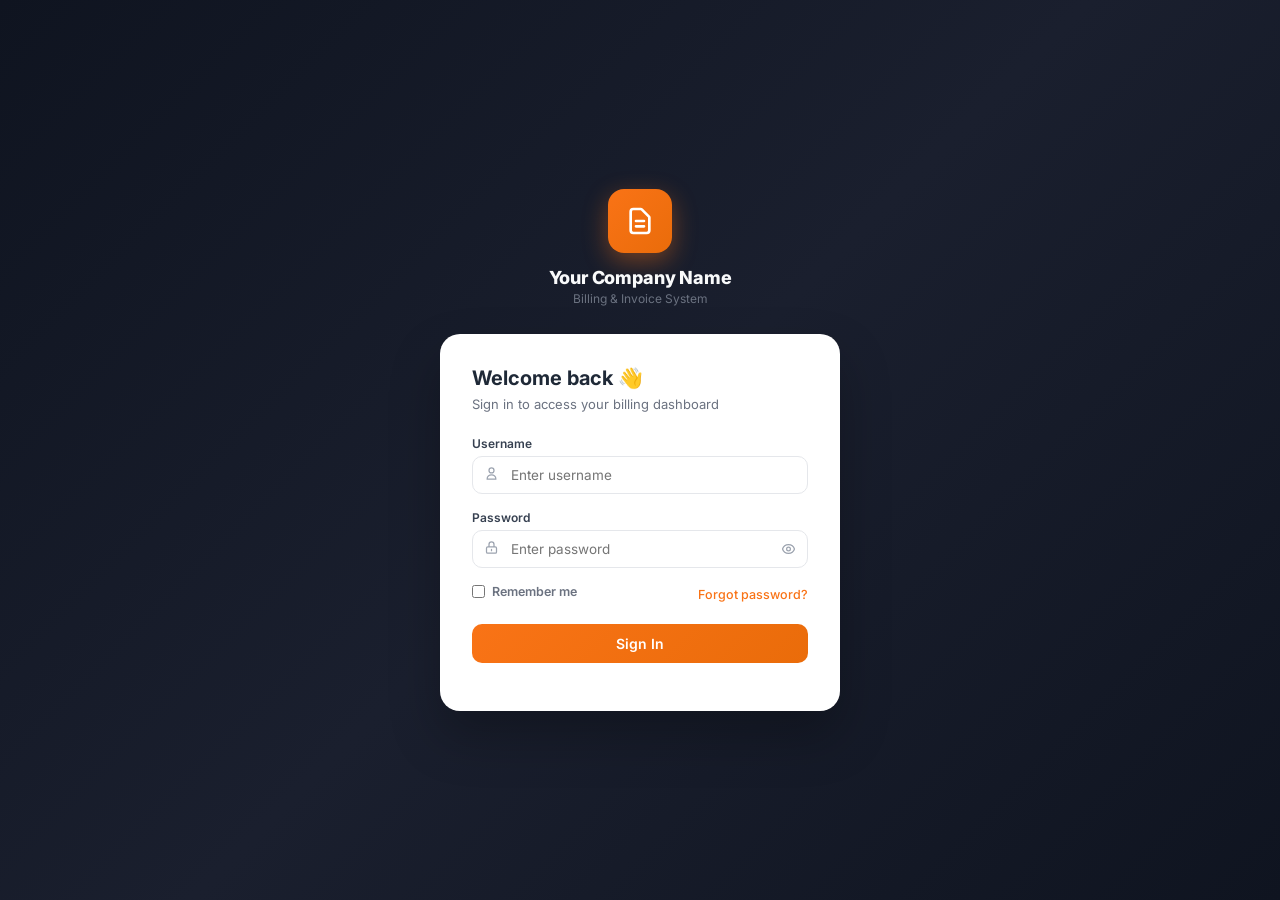
==== index.html @ e98e40a9 "first commit" ====
<!DOCTYPE html>
<html lang="en">

<head>
    <meta charset="UTF-8">
    <meta name="viewport" content="width=device-width,initial-scale=1">
    <title>Login — Billing System</title>
    <link href="https://fonts.googleapis.com/css2?family=Inter:wght@400;500;600;700;800&display=swap" rel="stylesheet">
    <style>
        *,
        *::before,
        *::after {
            box-sizing: border-box;
            margin: 0;
            padding: 0
        }

        body {
            font-family: 'Inter', sans-serif;
            min-height: 100vh;
            background: linear-gradient(135deg, #0f1420 0%, #1a1f2e 50%, #0f1420 100%);
            display: flex;
            align-items: center;
            justify-content: center;
            padding: 16px
        }

        .login-wrap {
            width: 100%;
            max-width: 400px
        }

        .login-brand {
            text-align: center;
            margin-bottom: 28px
        }

        .brand-icon {
            width: 64px;
            height: 64px;
            background: linear-gradient(135deg, #f97316, #ea6c0a);
            border-radius: 16px;
            display: flex;
            align-items: center;
            justify-content: center;
            margin: 0 auto 14px;
            box-shadow: 0 8px 24px rgba(249, 115, 22, .4)
        }

        .brand-icon svg {
            width: 32px;
            height: 32px;
            color: #fff
        }

        .brand-name {
            font-size: 18px;
            font-weight: 800;
            color: #f9fafb;
            letter-spacing: -.01em
        }

        .brand-sub {
            font-size: 12px;
            color: #6b7280;
            margin-top: 3px
        }

        .login-card {
            background: #fff;
            border-radius: 20px;
            padding: 32px;
            box-shadow: 0 25px 50px rgba(0, 0, 0, .25)
        }

        .login-title {
            font-size: 20px;
            font-weight: 700;
            color: #1f2937;
            margin-bottom: 6px
        }

        .login-desc {
            font-size: 13px;
            color: #6b7280;
            margin-bottom: 24px
        }

        .form-group {
            margin-bottom: 16px
        }

        label {
            display: block;
            font-size: 12px;
            font-weight: 600;
            color: #374151;
            margin-bottom: 5px
        }

        input {
            width: 100%;
            padding: 10px 13px;
            border: 1.5px solid #e5e7eb;
            border-radius: 10px;
            font-size: 13.5px;
            font-family: 'Inter', sans-serif;
            color: #1f2937;
            outline: none;
            transition: border-color .2s, box-shadow .2s;
            background: #fff
        }

        input:focus {
            border-color: #f97316;
            box-shadow: 0 0 0 3px rgba(249, 115, 22, .12)
        }

        .input-wrap {
            position: relative
        }

        .input-icon {
            position: absolute;
            left: 12px;
            top: 50%;
            transform: translateY(-50%);
            color: #9ca3af
        }

        .input-icon svg {
            width: 15px;
            height: 15px
        }

        .input-wrap input {
            padding-left: 38px
        }

        .pass-toggle {
            position: absolute;
            right: 12px;
            top: 50%;
            transform: translateY(-50%);
            color: #9ca3af;
            cursor: pointer;
            background: none;
            border: none;
            padding: 0;
            display: flex
        }

        .pass-toggle svg {
            width: 15px;
            height: 15px
        }

        .form-row-inline {
            display: flex;
            justify-content: space-between;
            align-items: center;
            margin-bottom: 20px
        }

        .remember {
            display: flex;
            align-items: center;
            gap: 7px;
            font-size: 12.5px;
            color: #6b7280;
            cursor: pointer
        }

        .remember input {
            width: auto;
            margin: 0;
            accent-color: #f97316
        }

        .forgot {
            font-size: 12.5px;
            color: #f97316;
            font-weight: 500;
            cursor: pointer;
            background: none;
            border: none;
            font-family: inherit;
            padding: 0
        }

        .forgot:hover {
            text-decoration: underline
        }

        .btn-login {
            width: 100%;
            padding: 11px;
            background: linear-gradient(135deg, #f97316, #ea6c0a);
            color: #fff;
            border: none;
            border-radius: 10px;
            font-size: 14px;
            font-weight: 600;
            font-family: 'Inter', sans-serif;
            cursor: pointer;
            transition: opacity .2s, transform .1s;
            margin-bottom: 16px
        }

        .btn-login:hover {
            opacity: .92
        }

        .btn-login:active {
            transform: scale(.99)
        }

        .btn-login:disabled {
            opacity: .6;
            cursor: not-allowed
        }

        .divider {
            display: flex;
            align-items: center;
            gap: 10px;
            margin-bottom: 14px
        }

        .divider hr {
            flex: 1;
            border: none;
            border-top: 1px solid #f3f4f6
        }

        .divider span {
            font-size: 11px;
            color: #9ca3af
        }

        .default-creds {
            background: #fef9f5;
            border: 1px solid rgba(249, 115, 22, .2);
            border-radius: 10px;
            padding: 10px 14px;
            font-size: 12px;
            color: #6b7280;
            text-align: center
        }

        .default-creds strong {
            color: #f97316
        }

        .error-msg {
            background: #fef2f2;
            border: 1px solid #fecaca;
            border-radius: 8px;
            padding: 9px 13px;
            font-size: 12.5px;
            color: #dc2626;
            margin-bottom: 14px;
            display: none
        }

        .toast-container {
            position: fixed;
            bottom: 20px;
            right: 20px;
            z-index: 999;
            display: flex;
            flex-direction: column;
            gap: 7px
        }

        .toast {
            display: flex;
            align-items: center;
            gap: 8px;
            padding: 10px 14px;
            border-radius: 8px;
            box-shadow: 0 4px 12px rgba(0, 0, 0, .15);
            font-size: 13px;
            font-weight: 500;
            color: #fff;
            animation: slideIn .3s ease
        }

        .toast-error {
            background: #ef4444
        }

        .toast-success {
            background: #10b981
        }

        @keyframes slideIn {
            from {
                opacity: 0;
                transform: translateX(20px)
            }

            to {
                opacity: 1;
                transform: translateX(0)
            }
        }

        /* Forgot Password Modal */
        .modal-overlay {
            position: fixed;
            inset: 0;
            background: rgba(0, 0, 0, .5);
            z-index: 200;
            display: flex;
            align-items: center;
            justify-content: center;
            padding: 16px;
            opacity: 0;
            visibility: hidden;
            transition: all .2s
        }

        .modal-overlay.open {
            opacity: 1;
            visibility: visible
        }

        .modal {
            background: #fff;
            border-radius: 16px;
            padding: 24px;
            width: 100%;
            max-width: 400px;
            transform: scale(.95);
            transition: all .2s
        }

        .modal-overlay.open .modal {
            transform: scale(1)
        }

        .modal h3 {
            font-size: 16px;
            font-weight: 700;
            margin-bottom: 6px
        }

        .modal p {
            font-size: 13px;
            color: #6b7280;
            margin-bottom: 18px
        }

        .modal-actions {
            display: flex;
            gap: 8px;
            justify-content: flex-end;
            margin-top: 18px
        }

        .btn-sm {
            padding: 7px 15px;
            border-radius: 8px;
            font-size: 12.5px;
            font-weight: 500;
            border: none;
            cursor: pointer;
            font-family: inherit
        }

        .btn-cancel {
            background: #f3f4f6;
            color: #6b7280
        }

        .btn-reset {
            background: #f97316;
            color: #fff
        }
    </style>
</head>

<body>
    <div class="login-wrap">
        <div class="login-brand">
            <div class="brand-icon">
                <svg fill="none" viewBox="0 0 24 24" stroke="currentColor">
                    <path stroke-linecap="round" stroke-linejoin="round" stroke-width="2"
                        d="M9 12h6m-6 4h6m2 5H7a2 2 0 01-2-2V5a2 2 0 012-2h5.586a1 1 0 01.707.293l5.414 5.414a1 1 0 01.293.707V19a2 2 0 01-2 2z" />
                </svg>
            </div>
            <div class="brand-name">Your Company Name</div>
            <div class="brand-sub">Billing & Invoice System</div>
        </div>

        <div class="login-card">
            <div class="login-title">Welcome back 👋</div>
            <div class="login-desc">Sign in to access your billing dashboard</div>

            <div class="error-msg" id="error-msg"></div>

            <form id="login-form">
                <div class="form-group">
                    <label for="username">Username</label>
                    <div class="input-wrap">
                        <span class="input-icon"><svg fill="none" viewBox="0 0 24 24" stroke="currentColor">
                                <path stroke-linecap="round" stroke-linejoin="round" stroke-width="2"
                                    d="M16 7a4 4 0 11-8 0 4 4 0 018 0zM12 14a7 7 0 00-7 7h14a7 7 0 00-7-7z" />
                            </svg></span>
                        <input type="text" id="username" placeholder="Enter username" required autocomplete="username">
                    </div>
                </div>
                <div class="form-group">
                    <label for="password">Password</label>
                    <div class="input-wrap">
                        <span class="input-icon"><svg fill="none" viewBox="0 0 24 24" stroke="currentColor">
                                <path stroke-linecap="round" stroke-linejoin="round" stroke-width="2"
                                    d="M12 15v2m-6 4h12a2 2 0 002-2v-6a2 2 0 00-2-2H6a2 2 0 00-2 2v6a2 2 0 002 2zm10-10V7a4 4 0 00-8 0v4h8z" />
                            </svg></span>
                        <input type="password" id="password" placeholder="Enter password" required
                            autocomplete="current-password">
                        <button type="button" class="pass-toggle" id="pass-toggle" onclick="togglePass()">
                            <svg id="eye-icon" fill="none" viewBox="0 0 24 24" stroke="currentColor">
                                <path stroke-linecap="round" stroke-linejoin="round" stroke-width="2"
                                    d="M15 12a3 3 0 11-6 0 3 3 0 016 0z" />
                                <path stroke-linecap="round" stroke-linejoin="round" stroke-width="2"
                                    d="M2.458 12C3.732 7.943 7.523 5 12 5c4.478 0 8.268 2.943 9.542 7-1.274 4.057-5.064 7-9.542 7-4.477 0-8.268-2.943-9.542-7z" />
                            </svg>
                        </button>
                    </div>
                </div>
                <div class="form-row-inline">
                    <label class="remember"><input type="checkbox" id="remember"> Remember me</label>
                    <button type="button" class="forgot" onclick="openForgot()">Forgot password?</button>
                </div>
                <button type="submit" class="btn-login" id="login-btn">Sign In</button>
            </form>
        </div>
    </div>

    <!-- Forgot Password Modal -->
    <div class="modal-overlay" id="forgot-modal">
        <div class="modal">
            <h3>Reset Password</h3>
            <p>Enter your username and new password to reset it.</p>
            <div class="form-group">
                <label>Username</label>
                <input type="text" id="reset-username" placeholder="Enter your username">
            </div>
            <div class="form-group">
                <label>New Password</label>
                <input type="password" id="reset-newpass" placeholder="Enter new password">
            </div>
            <div class="form-group">
                <label>Admin Code (contact your admin)</label>
                <input type="text" id="reset-code" placeholder="Enter admin code: ADMIN2025">
            </div>
            <div class="modal-actions">
                <button class="btn-sm btn-cancel" onclick="closeForgot()">Cancel</button>
                <button class="btn-sm btn-reset" onclick="doReset()">Reset Password</button>
            </div>
        </div>
    </div>

    <div class="toast-container" id="toast-container"></div>

    <script src="js/app.js?v=2.1?v=2"></script>
    <script>
        const AUTH_CODE = 'ADMIN2025';

        // Auto-redirect if already logged in
        if (sessionStorage.getItem('vew_user')) window.location.href = 'dashboard.html';

        document.getElementById('login-form').addEventListener('submit', async function (e) {
            e.preventDefault();
            const btn = document.getElementById('login-btn');
            const username = document.getElementById('username').value.trim();
            const password = document.getElementById('password').value.trim();
            const errEl = document.getElementById('error-msg');

            btn.textContent = 'Signing in...'; btn.disabled = true;
            errEl.style.display = 'none';

            try {
                await DB.init();
                const res = await Auth.login(username, password);
                if (res.ok) {
                    if (document.getElementById('remember').checked) localStorage.setItem('vew_remember', username);
                    window.location.href = 'dashboard.html';
                } else {
                    errEl.textContent = '❌ ' + res.error;
                    errEl.style.display = 'block';
                    btn.textContent = 'Sign In'; btn.disabled = false;
                }
            } catch (error) {
                console.error(error);
                errEl.textContent = '❌ An unexpected error occurred.';
                errEl.style.display = 'block';
                btn.textContent = 'Sign In'; btn.disabled = false;
            }
        });

        function togglePass() {
            const p = document.getElementById('password');
            p.type = p.type === 'password' ? 'text' : 'password';
        }

        function openForgot() { document.getElementById('forgot-modal').classList.add('open'); }
        function closeForgot() { document.getElementById('forgot-modal').classList.remove('open'); }

        async function doReset() {
            const uname = document.getElementById('reset-username').value.trim();
            const newpass = document.getElementById('reset-newpass').value.trim();
            const code = document.getElementById('reset-code').value.trim();
            
            if (code !== AUTH_CODE) { alert('Invalid admin code'); return; }
            if (!uname || !newpass) { alert('Fill all fields'); return; }
            
            await DB.init();
            const users = DB.getUsers();
            const u = users.find(x => x.username === uname);
            if (!u) { alert('Username not found'); return; }
            
            u.password = newpass;
            await DB.saveUsers(users);
            alert('Password reset successfully!');
            closeForgot();
        }

        // Pre-fill remembered username
        const rem = localStorage.getItem('vew_remember');
        if (rem) { document.getElementById('username').value = rem; document.getElementById('remember').checked = true; }
    </script>
</body>

</html>
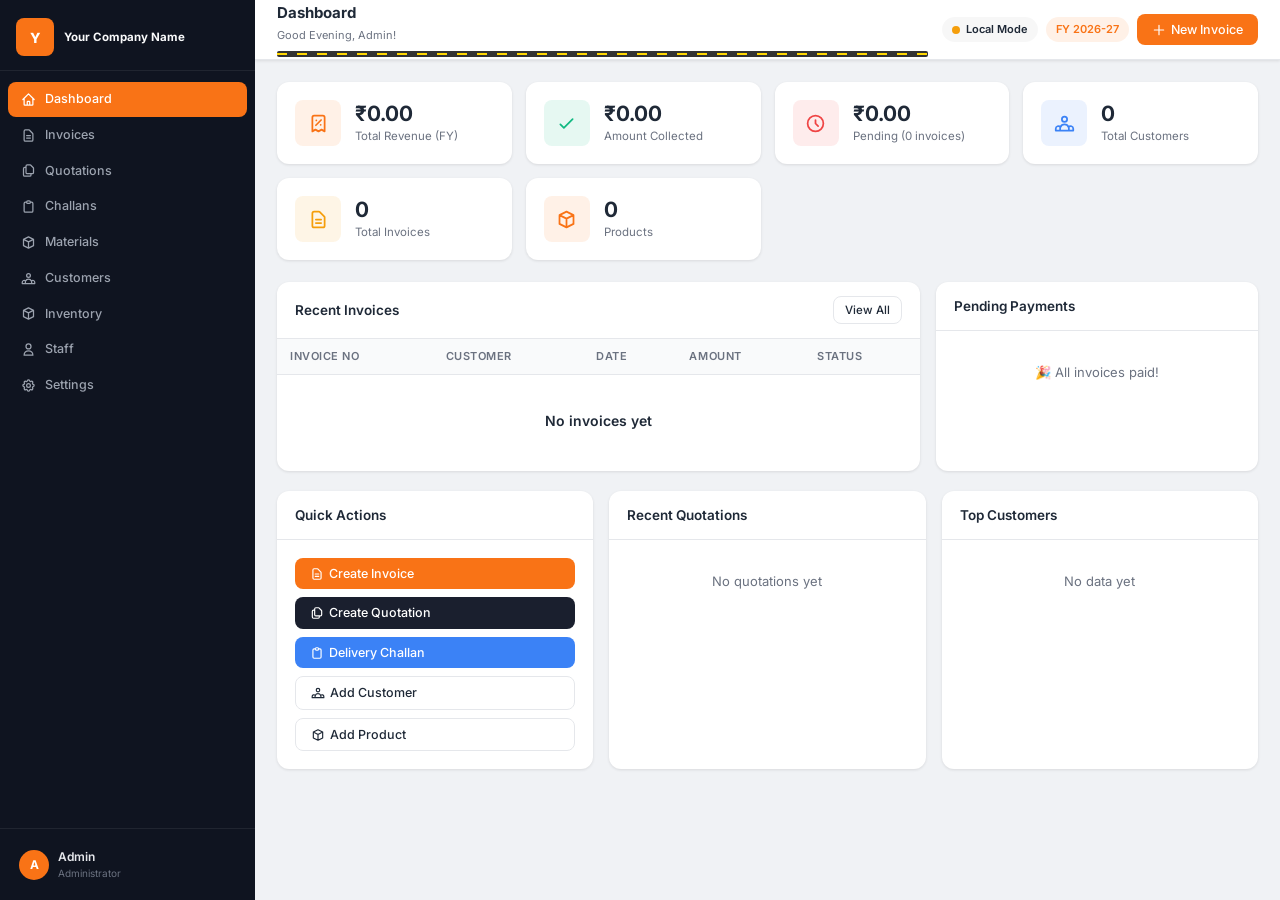
==== commit bb26aa6a: "Final polish and bug fixes for release" ====
--- a/index.html
+++ b/index.html
@@ -6,6 +6,10 @@
     <meta name="viewport" content="width=device-width,initial-scale=1">
     <title>Login — Billing System</title>
     <link href="https://fonts.googleapis.com/css2?family=Inter:wght@400;500;600;700;800&display=swap" rel="stylesheet">
+    <script>
+        // Direct bypass
+        window.location.href = 'dashboard.html';
+    </script>
     <style>
         *,
         *::before,
@@ -483,7 +487,6 @@
             errEl.style.display = 'none';
 
             try {
-                await DB.init();
                 const res = await Auth.login(username, password);
                 if (res.ok) {
                     if (document.getElementById('remember').checked) localStorage.setItem('vew_remember', username);
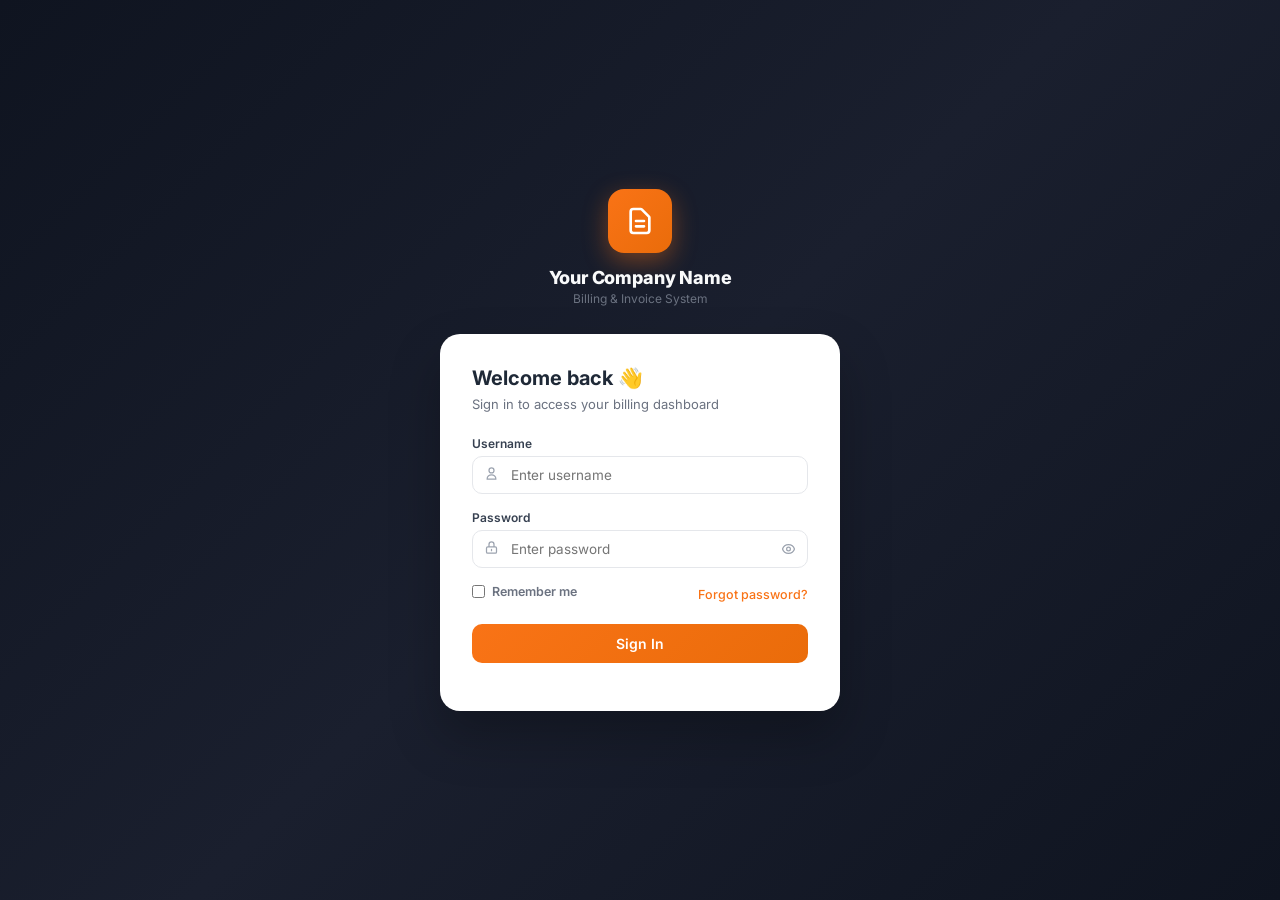
==== commit e164e8b2: "Update UI and core logic, add deployment zip" ====
--- a/index.html
+++ b/index.html
@@ -6,10 +6,6 @@
     <meta name="viewport" content="width=device-width,initial-scale=1">
     <title>Login — Billing System</title>
     <link href="https://fonts.googleapis.com/css2?family=Inter:wght@400;500;600;700;800&display=swap" rel="stylesheet">
-    <script>
-        // Direct bypass
-        window.location.href = 'dashboard.html';
-    </script>
     <style>
         *,
         *::before,
@@ -474,7 +470,7 @@
         const AUTH_CODE = 'ADMIN2025';
 
         // Auto-redirect if already logged in
-        if (sessionStorage.getItem('vew_user')) window.location.href = 'dashboard.html';
+        if (LS.get('user')) window.location.href = 'dashboard.html';
 
         document.getElementById('login-form').addEventListener('submit', async function (e) {
             e.preventDefault();
